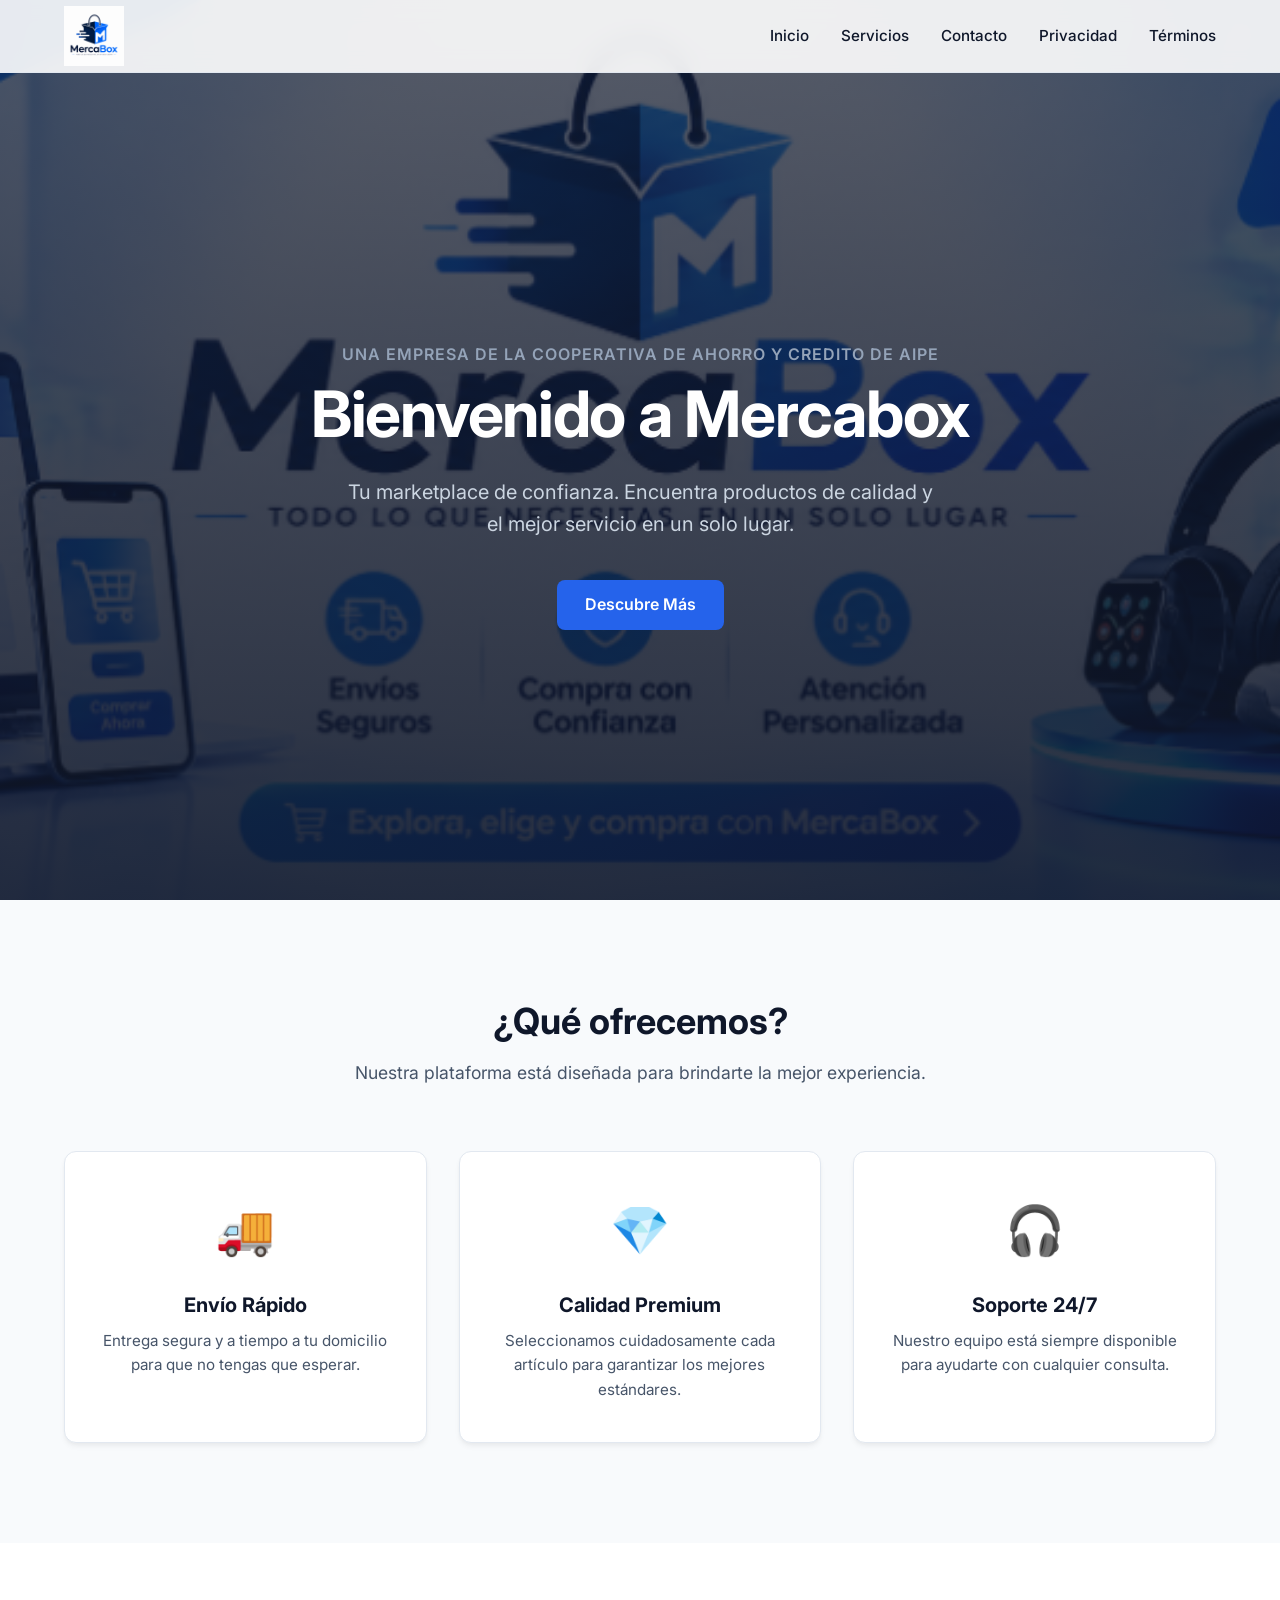
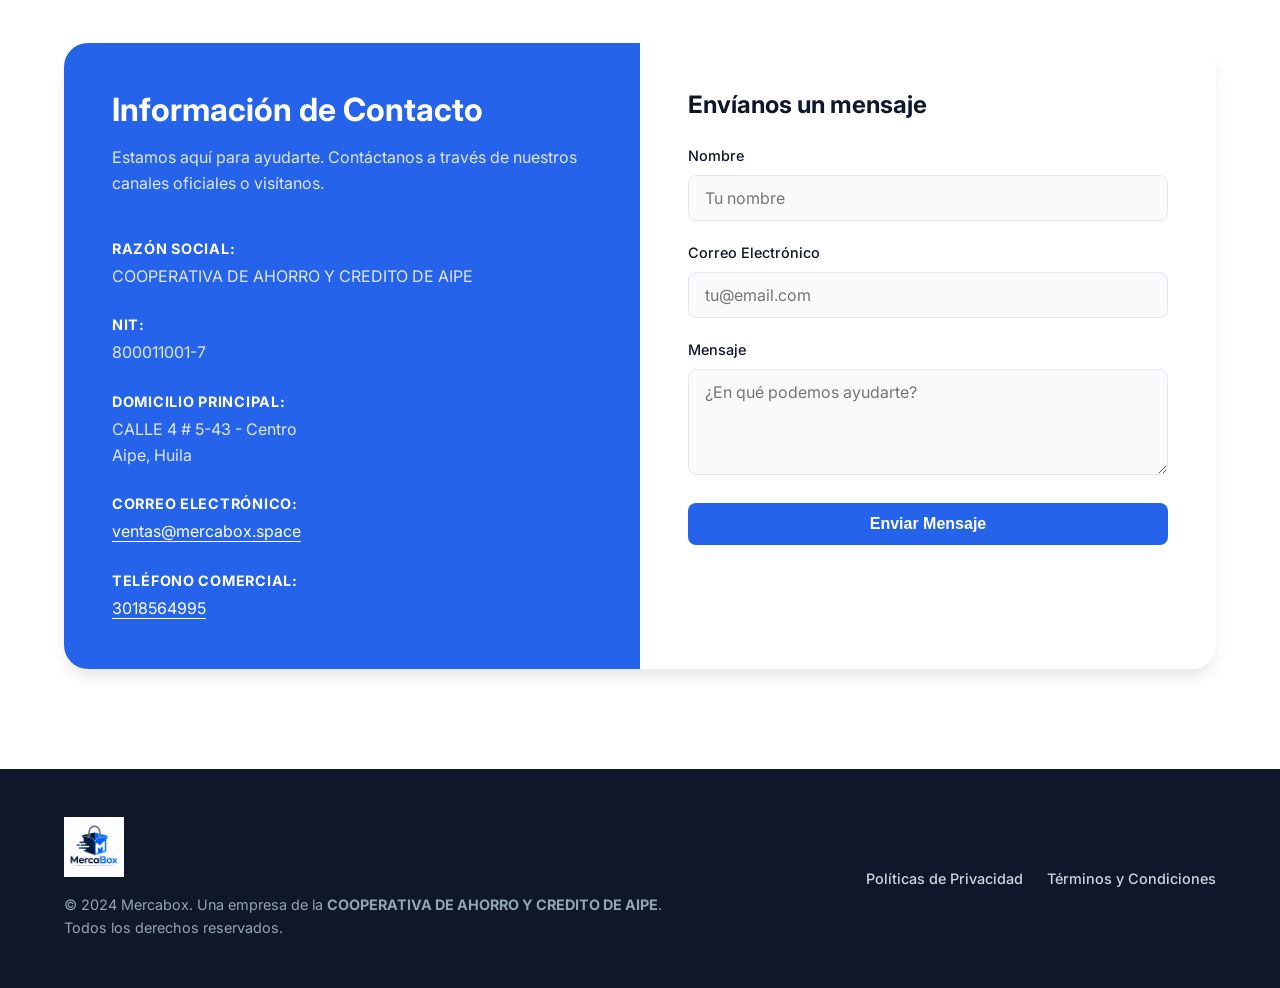
==== index.html @ a198ff25 "Add files via upload" ====
<!DOCTYPE html>
<html lang="es">
<head>
    <meta charset="UTF-8">
    <meta name="viewport" content="width=device-width, initial-scale=1.0">
    <title>Mercabox | Todo lo que necesitas</title>
    <meta name="description" content="Encuentra los mejores productos y servicios en Mercabox.">
    <link rel="preconnect" href="https://fonts.googleapis.com">
    <link rel="preconnect" href="https://fonts.gstatic.com" crossorigin>
    <link href="https://fonts.googleapis.com/css2?family=Inter:wght@300;400;600;700&display=swap" rel="stylesheet">
    <link rel="stylesheet" href="style.css">
</head>
<body>
    <!-- Navbar -->
    <header class="navbar">
        <div class="container nav-container">
            <div class="logo">
                <img src="FOTO PERFIL.png" alt="Mercabox Logo">
                
            </div>
            <nav class="nav-links">
                <a href="#inicio">Inicio</a>
                <a href="#servicios">Servicios</a>
                <a href="#contacto">Contacto</a>
                <a href="politicas-privacidad.html">Privacidad</a>
                <a href="terminos-condiciones.html">Términos</a>
            </nav>
            <button class="mobile-menu-btn" id="mobile-menu-btn" aria-label="Abrir menú">
                <svg width="24" height="24" viewBox="0 0 24 24" fill="none" stroke="currentColor" stroke-width="2" stroke-linecap="round" stroke-linejoin="round"><line x1="3" y1="12" x2="21" y2="12"></line><line x1="3" y1="6" x2="21" y2="6"></line><line x1="3" y1="18" x2="21" y2="18"></line></svg>
            </button>
        </div>
        <!-- Menú móvil -->
        <div class="mobile-nav" id="mobile-nav">
            <a href="#inicio" class="mobile-link">Inicio</a>
            <a href="#servicios" class="mobile-link">Servicios</a>
            <a href="#contacto" class="mobile-link">Contacto</a>
            <a href="politicas-privacidad.html" class="mobile-link">Privacidad</a>
            <a href="terminos-condiciones.html" class="mobile-link">Términos</a>
        </div>
    </header>

    <!-- Hero Section -->
    <section id="inicio" class="hero">
        <div class="hero-bg" style="background-image: url('PORTADA.png');"></div>
        <div class="hero-overlay"></div>
        <div class="container hero-content">
            <p style="font-size: 1rem; color: #94a3b8; margin-bottom: 8px; font-weight: 600; text-transform: uppercase; letter-spacing: 1px;">Una empresa de la COOPERATIVA DE AHORRO Y CREDITO DE AIPE</p>
            <h1>Bienvenido a Mercabox</h1>
            <p>Tu marketplace de confianza. Encuentra productos de calidad y el mejor servicio en un solo lugar.</p>
            <a href="#servicios" class="btn btn-primary">Descubre Más</a>
        </div>
    </section>

    <!-- Servicios (Inventado) -->
    <section id="servicios" class="services">
        <div class="container">
            <div class="section-title">
                <h2>¿Qué ofrecemos?</h2>
                <p>Nuestra plataforma está diseñada para brindarte la mejor experiencia.</p>
            </div>
            <div class="services-grid">
                <div class="service-card">
                    <div class="service-icon">🚚</div>
                    <h3>Envío Rápido</h3>
                    <p>Entrega segura y a tiempo a tu domicilio para que no tengas que esperar.</p>
                </div>
                <div class="service-card">
                    <div class="service-icon">💎</div>
                    <h3>Calidad Premium</h3>
                    <p>Seleccionamos cuidadosamente cada artículo para garantizar los mejores estándares.</p>
                </div>
                <div class="service-card">
                    <div class="service-icon">🎧</div>
                    <h3>Soporte 24/7</h3>
                    <p>Nuestro equipo está siempre disponible para ayudarte con cualquier consulta.</p>
                </div>
            </div>
        </div>
    </section>

    <!-- Contacto -->
    <section id="contacto" class="contact">
        <div class="container">
            <div class="contact-card">
                <div class="contact-info">
                    <h2>Información de Contacto</h2>
                    <p>Estamos aquí para ayudarte. Contáctanos a través de nuestros canales oficiales o visítanos.</p>
                    
                    <ul class="contact-list">
                        <li>
                            <strong>Razón Social:</strong> COOPERATIVA DE AHORRO Y CREDITO DE AIPE
                        </li>
                        <li>
                            <strong>NIT:</strong> 800011001-7
                        </li>
                        <li>
                            <strong>Domicilio Principal:</strong> CALLE 4 # 5-43 - Centro<br>Aipe, Huila
                        </li>
                        <li>
                            <strong>Correo Electrónico:</strong> <a href="mailto:ventas@mercabox.space">ventas@mercabox.space</a>
                        </li>
                        <li>
                            <strong>Teléfono Comercial:</strong> <a href="tel:3018564995">3018564995</a>
                        </li>
                    </ul>
                </div>
                <div class="contact-form-container">
                    <h3>Envíanos un mensaje</h3>
                    <form class="contact-form" id="contact-form">
                        <div class="form-group">
                            <label for="name">Nombre</label>
                            <input type="text" id="name" placeholder="Tu nombre" required>
                        </div>
                        <div class="form-group">
                            <label for="email">Correo Electrónico</label>
                            <input type="email" id="email" placeholder="tu@email.com" required>
                        </div>
                        <div class="form-group">
                            <label for="message">Mensaje</label>
                            <textarea id="message" rows="4" placeholder="¿En qué podemos ayudarte?" required></textarea>
                        </div>
                        <button type="submit" class="btn btn-primary btn-block">Enviar Mensaje</button>
                    </form>
                </div>
            </div>
        </div>
    </section>

    <!-- Footer -->
    <footer class="footer">
        <div class="container footer-content">
            <div class="footer-brand">
                <img src="FOTO PERFIL.png" alt="Mercabox Logo" class="footer-logo">
                <p>&copy; 2024 Mercabox. Una empresa de la <strong>COOPERATIVA DE AHORRO Y CREDITO DE AIPE</strong>.<br>Todos los derechos reservados.</p>
            </div>
            <div class="footer-links">
                <a href="politicas-privacidad.html">Políticas de Privacidad</a>
                <a href="terminos-condiciones.html">Términos y Condiciones</a>
            </div>
        </div>
    </footer>

    <script src="script.js"></script>
</body>
</html>
---- style.css ----
/* Base Styles */
:root {
    --primary: #2563eb;
    --primary-hover: #1d4ed8;
    --bg-color: #f8fafc;
    --text-main: #0f172a;
    --text-muted: #475569;
    --card-bg: #ffffff;
    --border-color: #e2e8f0;
    --border-radius: 12px;
    --transition: all 0.3s cubic-bezier(0.4, 0, 0.2, 1);
}

* {
    margin: 0;
    padding: 0;
    box-sizing: border-box;
}

body {
    font-family: 'Inter', -apple-system, BlinkMacSystemFont, sans-serif;
    color: var(--text-main);
    background-color: var(--bg-color);
    line-height: 1.6;
    overflow-x: hidden;
}

h1, h2, h3, h4 {
    font-weight: 700;
    line-height: 1.2;
}

a {
    text-decoration: none;
    color: var(--primary);
    transition: var(--transition);
}

a:hover {
    color: var(--primary-hover);
}

ul {
    list-style: none;
}

.container {
    max-width: 1200px;
    margin: 0 auto;
    padding: 0 24px;
}

/* Buttons */
.btn {
    display: inline-flex;
    align-items: center;
    justify-content: center;
    padding: 12px 28px;
    border-radius: 8px;
    font-weight: 600;
    font-size: 1rem;
    cursor: pointer;
    transition: var(--transition);
    border: none;
    text-align: center;
}

.btn-primary {
    background-color: var(--primary);
    color: white;
}

.btn-primary:hover {
    background-color: var(--primary-hover);
    transform: translateY(-2px);
    box-shadow: 0 4px 12px rgba(37, 99, 235, 0.2);
    color: white;
}

.btn-block {
    width: 100%;
}

/* Navbar */
.navbar {
    position: fixed;
    top: 0;
    left: 0;
    right: 0;
    background-color: rgba(255, 255, 255, 0.9);
    backdrop-filter: blur(10px);
    border-bottom: 1px solid var(--border-color);
    z-index: 1000;
    transition: var(--transition);
}

.nav-container {
    display: flex;
    justify-content: space-between;
    align-items: center;
    height: 72px;
}

.logo {
    display: flex;
    align-items: center;
    gap: 12px;
    font-weight: 700;
    font-size: 1.25rem;
    color: var(--text-main);
}

.logo img {
    height: 60px;
    width: auto;
    object-fit: contain;
}

.nav-links {
    display: none;
    gap: 32px;
}

.nav-links a {
    color: var(--text-main);
    font-weight: 500;
    font-size: 0.95rem;
}

.nav-links a:hover {
    color: var(--primary);
}

.mobile-menu-btn {
    display: block;
    background: none;
    border: none;
    color: var(--text-main);
    cursor: pointer;
    padding: 8px;
}

.mobile-nav {
    display: none;
    background-color: white;
    border-bottom: 1px solid var(--border-color);
    padding: 16px 24px;
}

.mobile-nav.active {
    display: flex;
    flex-direction: column;
    gap: 16px;
}

.mobile-link {
    color: var(--text-main);
    font-weight: 500;
    font-size: 1.1rem;
    padding: 8px 0;
}

@media (min-width: 768px) {
    .nav-links {
        display: flex;
    }
    .mobile-menu-btn {
        display: none;
    }
    .mobile-nav {
        display: none !important;
    }
}

/* Hero Section */
.hero {
    position: relative;
    height: 100vh;
    min-height: 600px;
    display: flex;
    align-items: center;
    justify-content: center;
    text-align: center;
    padding-top: 72px; /* navbar height */
}

.hero-bg {
    position: absolute;
    top: 0;
    left: 0;
    width: 100%;
    height: 100%;
    background-size: cover;
    background-position: center;
    z-index: -2;
}

.hero-overlay {
    position: absolute;
    top: 0;
    left: 0;
    width: 100%;
    height: 100%;
    background: linear-gradient(to bottom, rgba(15, 23, 42, 0.7), rgba(15, 23, 42, 0.9));
    z-index: -1;
}

.hero-content {
    color: white;
    max-width: 800px;
    padding: 0 24px;
    animation: fadeInUp 0.8s ease-out;
}

.hero-content h1 {
    font-size: clamp(2.5rem, 5vw, 4.5rem);
    margin-bottom: 24px;
    letter-spacing: -0.02em;
}

.hero-content p {
    font-size: clamp(1.1rem, 2vw, 1.25rem);
    color: #cbd5e1;
    margin-bottom: 40px;
    max-width: 600px;
    margin-left: auto;
    margin-right: auto;
}

@keyframes fadeInUp {
    from {
        opacity: 0;
        transform: translateY(20px);
    }
    to {
        opacity: 1;
        transform: translateY(0);
    }
}

/* Services */
.services {
    padding: 100px 0;
    background-color: var(--bg-color);
}

.section-title {
    text-align: center;
    margin-bottom: 64px;
}

.section-title h2 {
    font-size: 2.25rem;
    margin-bottom: 16px;
}

.section-title p {
    color: var(--text-muted);
    font-size: 1.1rem;
    max-width: 600px;
    margin: 0 auto;
}

.services-grid {
    display: grid;
    grid-template-columns: repeat(auto-fit, minmax(280px, 1fr));
    gap: 32px;
}

.service-card {
    background: var(--card-bg);
    padding: 40px 32px;
    border-radius: var(--border-radius);
    box-shadow: 0 4px 6px -1px rgba(0, 0, 0, 0.05), 0 2px 4px -1px rgba(0, 0, 0, 0.03);
    transition: var(--transition);
    border: 1px solid var(--border-color);
    text-align: center;
}

.service-card:hover {
    transform: translateY(-8px);
    box-shadow: 0 20px 25px -5px rgba(0, 0, 0, 0.1), 0 10px 10px -5px rgba(0, 0, 0, 0.04);
}

.service-icon {
    font-size: 3rem;
    margin-bottom: 24px;
}

.service-card h3 {
    font-size: 1.25rem;
    margin-bottom: 12px;
}

.service-card p {
    color: var(--text-muted);
    font-size: 0.95rem;
}

/* Contact */
.contact {
    padding: 100px 0;
    background-color: white;
}

.contact-card {
    background: var(--bg-color);
    border-radius: 24px;
    overflow: hidden;
    display: grid;
    grid-template-columns: 1fr;
    box-shadow: 0 10px 15px -3px rgba(0, 0, 0, 0.1);
}

@media (min-width: 992px) {
    .contact-card {
        grid-template-columns: 1fr 1fr;
    }
}

.contact-info {
    padding: 48px;
    background-color: var(--primary);
    color: white;
}

.contact-info h2 {
    font-size: 2rem;
    margin-bottom: 16px;
}

.contact-info > p {
    color: #e0e7ff;
    margin-bottom: 40px;
}

.contact-list {
    display: flex;
    flex-direction: column;
    gap: 24px;
}

.contact-list li {
    display: flex;
    flex-direction: column;
    gap: 4px;
    font-size: 1rem;
    color: #e0e7ff;
}

.contact-list li strong {
    color: white;
    font-size: 0.9rem;
    text-transform: uppercase;
    letter-spacing: 0.05em;
}

.contact-list a {
    color: white;
    text-decoration: underline;
    text-underline-offset: 4px;
}

.contact-list a:hover {
    color: #e0e7ff;
}

.contact-form-container {
    padding: 48px;
    background: white;
}

.contact-form-container h3 {
    font-size: 1.5rem;
    margin-bottom: 24px;
}

.form-group {
    margin-bottom: 20px;
}

.form-group label {
    display: block;
    margin-bottom: 8px;
    font-weight: 500;
    font-size: 0.9rem;
    color: var(--text-main);
}

.form-group input,
.form-group textarea {
    width: 100%;
    padding: 12px 16px;
    border: 1px solid var(--border-color);
    border-radius: 8px;
    font-family: inherit;
    font-size: 1rem;
    transition: var(--transition);
    background-color: var(--bg-color);
}

.form-group input:focus,
.form-group textarea:focus {
    outline: none;
    border-color: var(--primary);
    background-color: white;
    box-shadow: 0 0 0 3px rgba(37, 99, 235, 0.1);
}

/* Footer */
.footer {
    background-color: var(--text-main);
    color: white;
    padding: 48px 0;
}

.footer-content {
    display: flex;
    flex-direction: column;
    align-items: center;
    gap: 24px;
    text-align: center;
}

@media (min-width: 768px) {
    .footer-content {
        flex-direction: row;
        justify-content: space-between;
        text-align: left;
    }
}

.footer-brand {
    display: flex;
    flex-direction: column;
    align-items: center;
    gap: 16px;
}

@media (min-width: 768px) {
    .footer-brand {
        align-items: flex-start;
    }
}

.footer-logo {
    height: 60px;
    width: auto;
    object-fit: contain;
}

.footer-brand p {
    color: #94a3b8;
    font-size: 0.9rem;
}

.footer-links {
    display: flex;
    gap: 24px;
    flex-wrap: wrap;
    justify-content: center;
}

.footer-links a {
    color: #cbd5e1;
    font-size: 0.9rem;
    font-weight: 500;
}

.footer-links a:hover {
    color: white;
}

/* Modals */
.modal-overlay {
    position: fixed;
    top: 0;
    left: 0;
    right: 0;
    bottom: 0;
    background-color: rgba(15, 23, 42, 0.5);
    backdrop-filter: blur(4px);
    z-index: 2000;
    opacity: 0;
    visibility: hidden;
    transition: var(--transition);
}

.modal-overlay.active {
    opacity: 1;
    visibility: visible;
}

.modal {
    position: fixed;
    top: 50%;
    left: 50%;
    transform: translate(-50%, -48%) scale(0.96);
    background: white;
    width: 90%;
    max-width: 600px;
    max-height: 85vh;
    border-radius: var(--border-radius);
    z-index: 2001;
    opacity: 0;
    visibility: hidden;
    transition: var(--transition);
    display: flex;
    flex-direction: column;
    box-shadow: 0 25px 50px -12px rgba(0, 0, 0, 0.25);
}

.modal.active {
    transform: translate(-50%, -50%) scale(1);
    opacity: 1;
    visibility: visible;
}

.modal-header {
    padding: 24px;
    border-bottom: 1px solid var(--border-color);
    display: flex;
    justify-content: space-between;
    align-items: center;
}

.modal-header h2 {
    font-size: 1.5rem;
}

.close-modal {
    background: none;
    border: none;
    font-size: 1.5rem;
    color: var(--text-muted);
    cursor: pointer;
    padding: 4px;
    line-height: 1;
    transition: var(--transition);
}

.close-modal:hover {
    color: var(--text-main);
}

.modal-body {
    padding: 24px;
    overflow-y: auto;
}

.modal-body h3 {
    font-size: 1.1rem;
    margin: 20px 0 10px;
    color: var(--text-main);
}

.modal-body h3:first-child {
    margin-top: 0;
}

.modal-body p {
    color: var(--text-muted);
    margin-bottom: 16px;
}

/* Legal Pages */
.legal-content {
    padding: 120px 0 60px; /* espaciado superior extra por navbar fijo */
    min-height: calc(100vh - 200px); /* ocupa el alto excepto footer */
    background-color: var(--bg-color);
}

.legal-content h1 {
    font-size: 2.5rem;
    margin-bottom: 40px;
    text-align: center;
}

.legal-text {
    background: var(--card-bg);
    padding: 48px;
    border-radius: var(--border-radius);
    box-shadow: 0 4px 6px -1px rgba(0, 0, 0, 0.05);
    border: 1px solid var(--border-color);
    max-width: 800px;
    margin: 0 auto;
}

.legal-text h3 {
    font-size: 1.25rem;
    margin: 32px 0 16px;
    color: var(--text-main);
}

.legal-text h3:first-child {
    margin-top: 0;
}

.legal-text p {
    color: var(--text-muted);
    margin-bottom: 24px;
    line-height: 1.7;
}

.legal-text p:last-child {
    margin-bottom: 0;
}
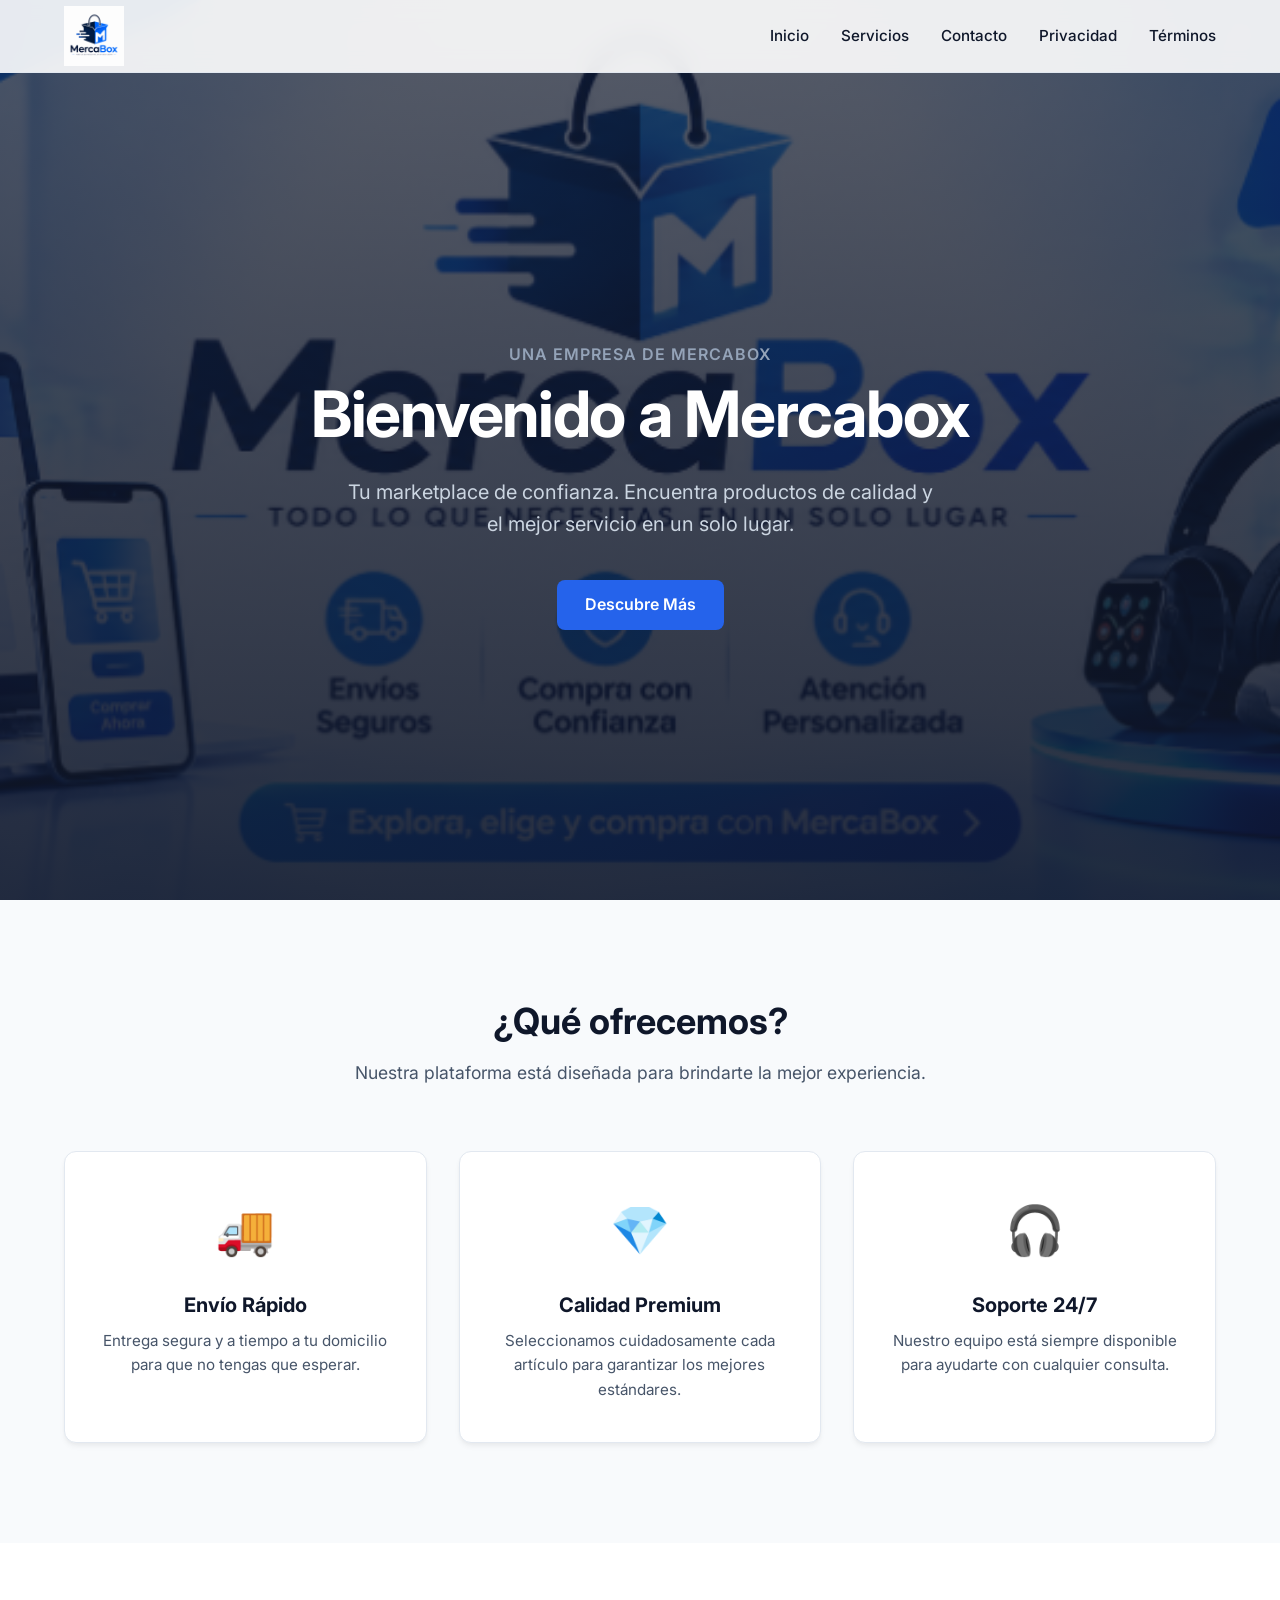
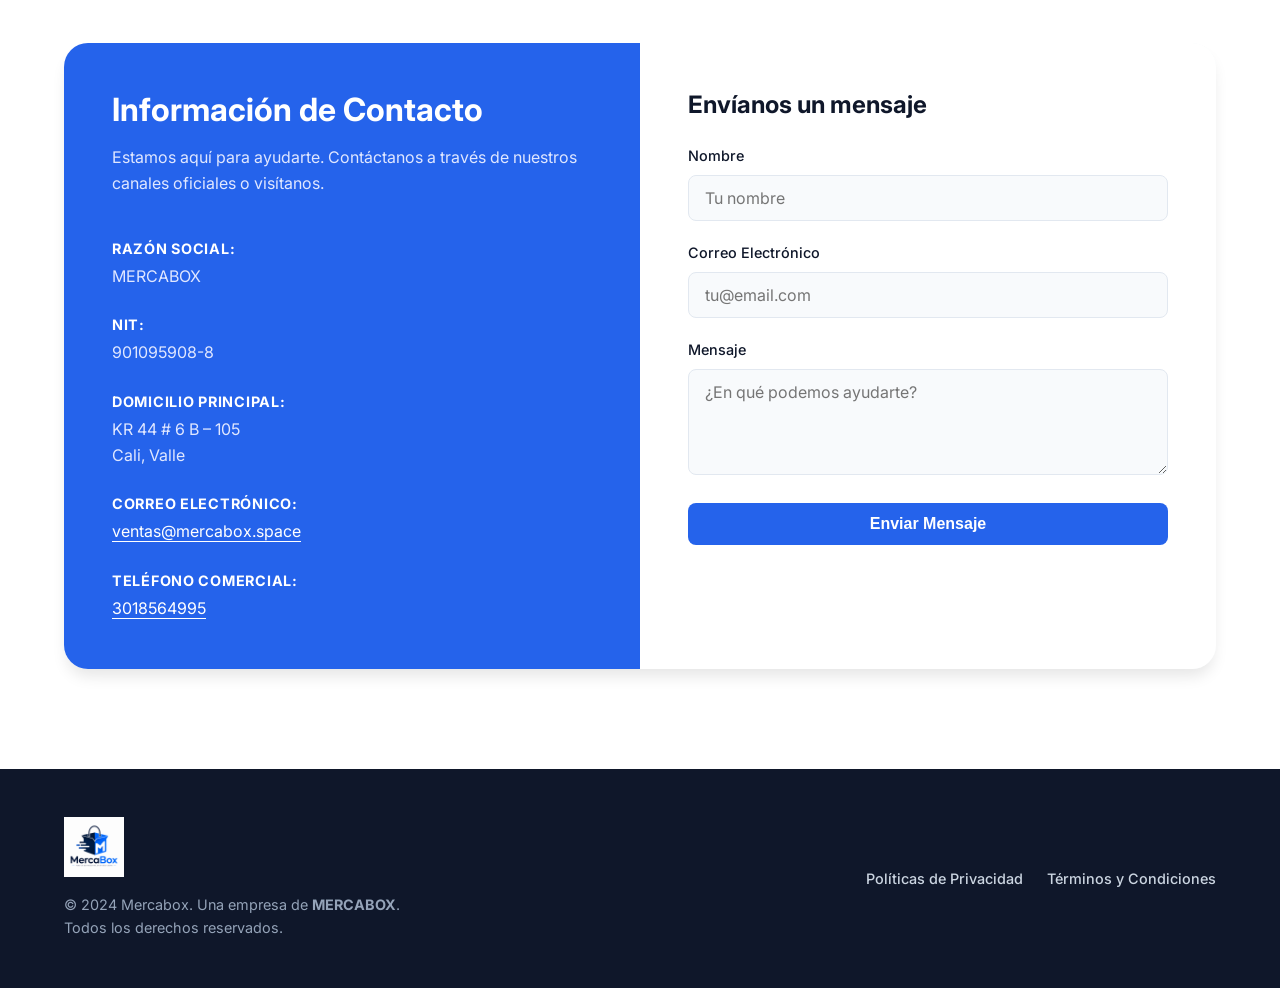
==== commit e5a73ffd: "Update index.html" ====
--- a/index.html
+++ b/index.html
@@ -44,7 +44,7 @@
         <div class="hero-bg" style="background-image: url('PORTADA.png');"></div>
         <div class="hero-overlay"></div>
         <div class="container hero-content">
-            <p style="font-size: 1rem; color: #94a3b8; margin-bottom: 8px; font-weight: 600; text-transform: uppercase; letter-spacing: 1px;">Una empresa de la COOPERATIVA DE AHORRO Y CREDITO DE AIPE</p>
+            <p style="font-size: 1rem; color: #94a3b8; margin-bottom: 8px; font-weight: 600; text-transform: uppercase; letter-spacing: 1px;">Una empresa de MERCABOX</p>
             <h1>Bienvenido a Mercabox</h1>
             <p>Tu marketplace de confianza. Encuentra productos de calidad y el mejor servicio en un solo lugar.</p>
             <a href="#servicios" class="btn btn-primary">Descubre Más</a>
@@ -88,13 +88,13 @@
                     
                     <ul class="contact-list">
                         <li>
-                            <strong>Razón Social:</strong> COOPERATIVA DE AHORRO Y CREDITO DE AIPE
+                            <strong>Razón Social:</strong> MERCABOX
                         </li>
                         <li>
-                            <strong>NIT:</strong> 800011001-7
+                            <strong>NIT:</strong> 901095908-8
                         </li>
                         <li>
-                            <strong>Domicilio Principal:</strong> CALLE 4 # 5-43 - Centro<br>Aipe, Huila
+                            <strong>Domicilio Principal:</strong> KR 44 # 6 B – 105<br>Cali, Valle
                         </li>
                         <li>
                             <strong>Correo Electrónico:</strong> <a href="mailto:ventas@mercabox.space">ventas@mercabox.space</a>
@@ -131,7 +131,7 @@
         <div class="container footer-content">
             <div class="footer-brand">
                 <img src="FOTO PERFIL.png" alt="Mercabox Logo" class="footer-logo">
-                <p>&copy; 2024 Mercabox. Una empresa de la <strong>COOPERATIVA DE AHORRO Y CREDITO DE AIPE</strong>.<br>Todos los derechos reservados.</p>
+                <p>&copy; 2024 Mercabox. Una empresa de  <strong>MERCABOX</strong>.<br>Todos los derechos reservados.</p>
             </div>
             <div class="footer-links">
                 <a href="politicas-privacidad.html">Políticas de Privacidad</a>
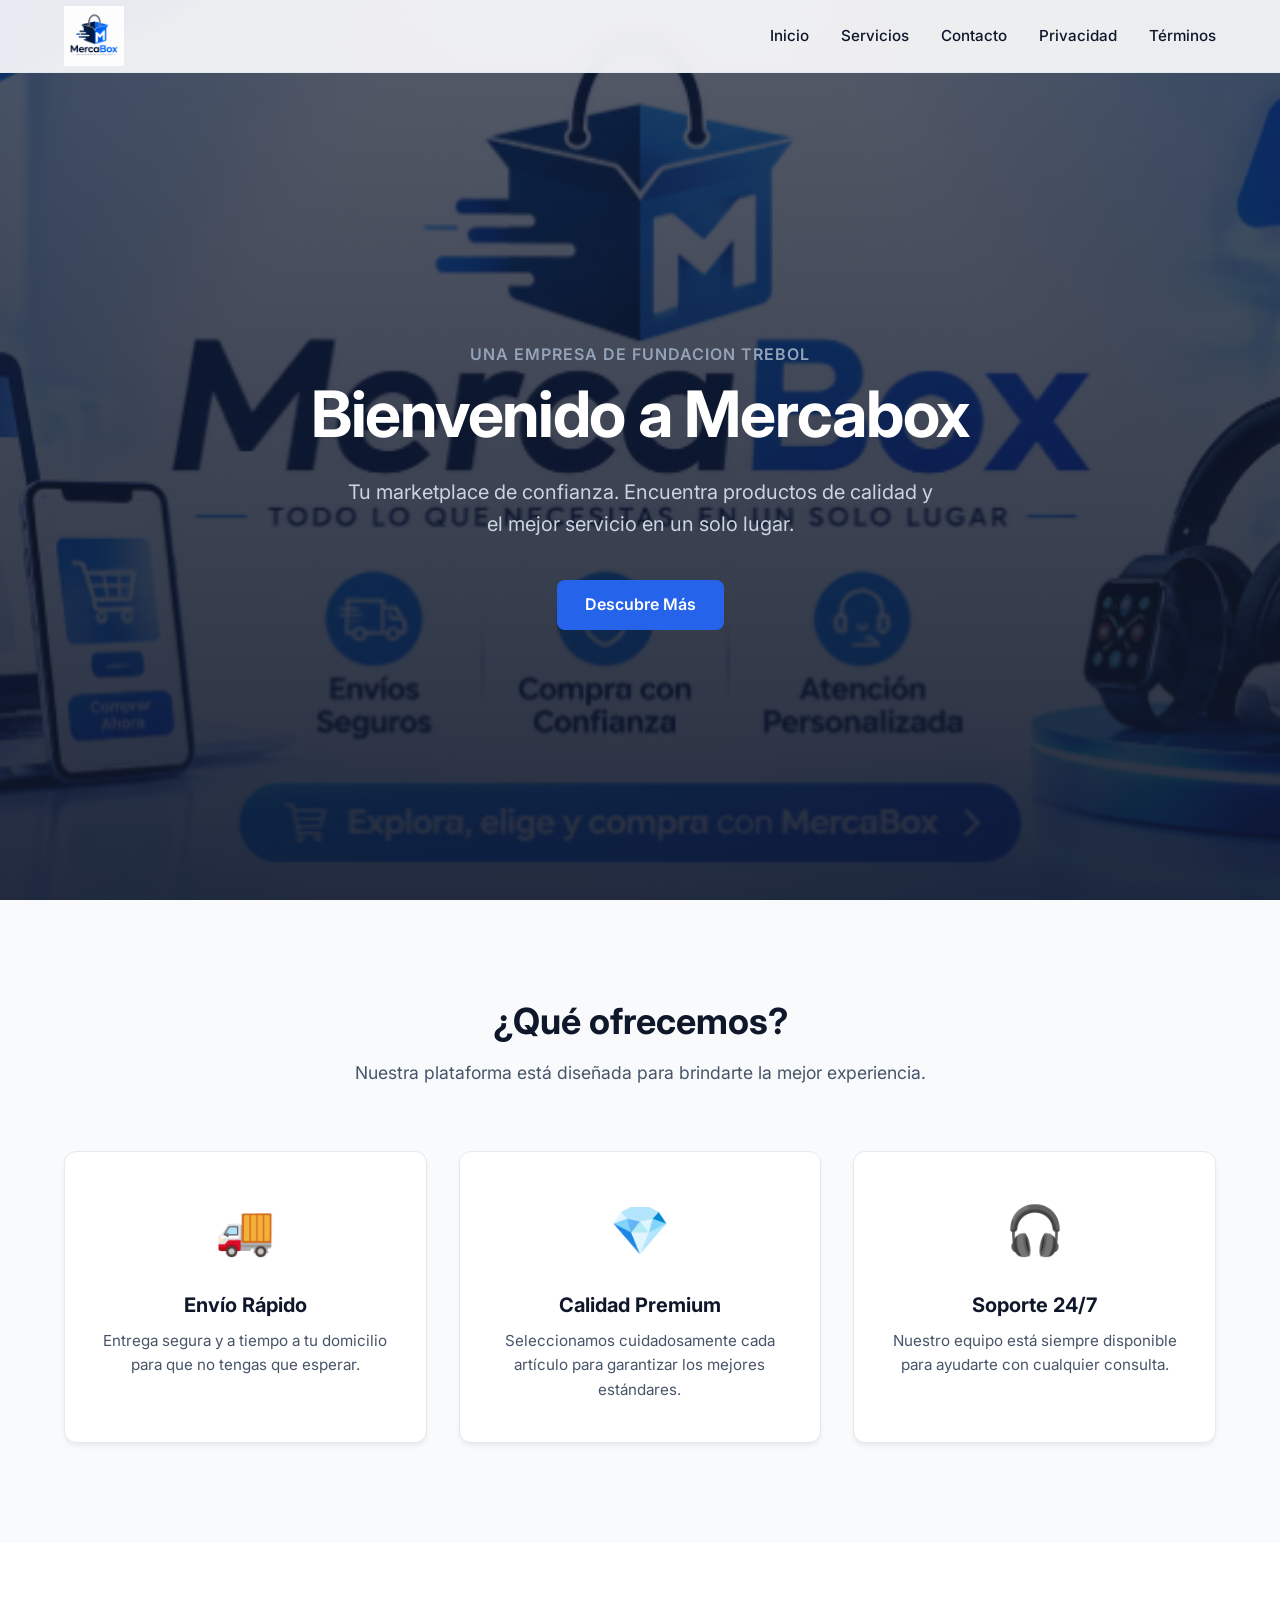
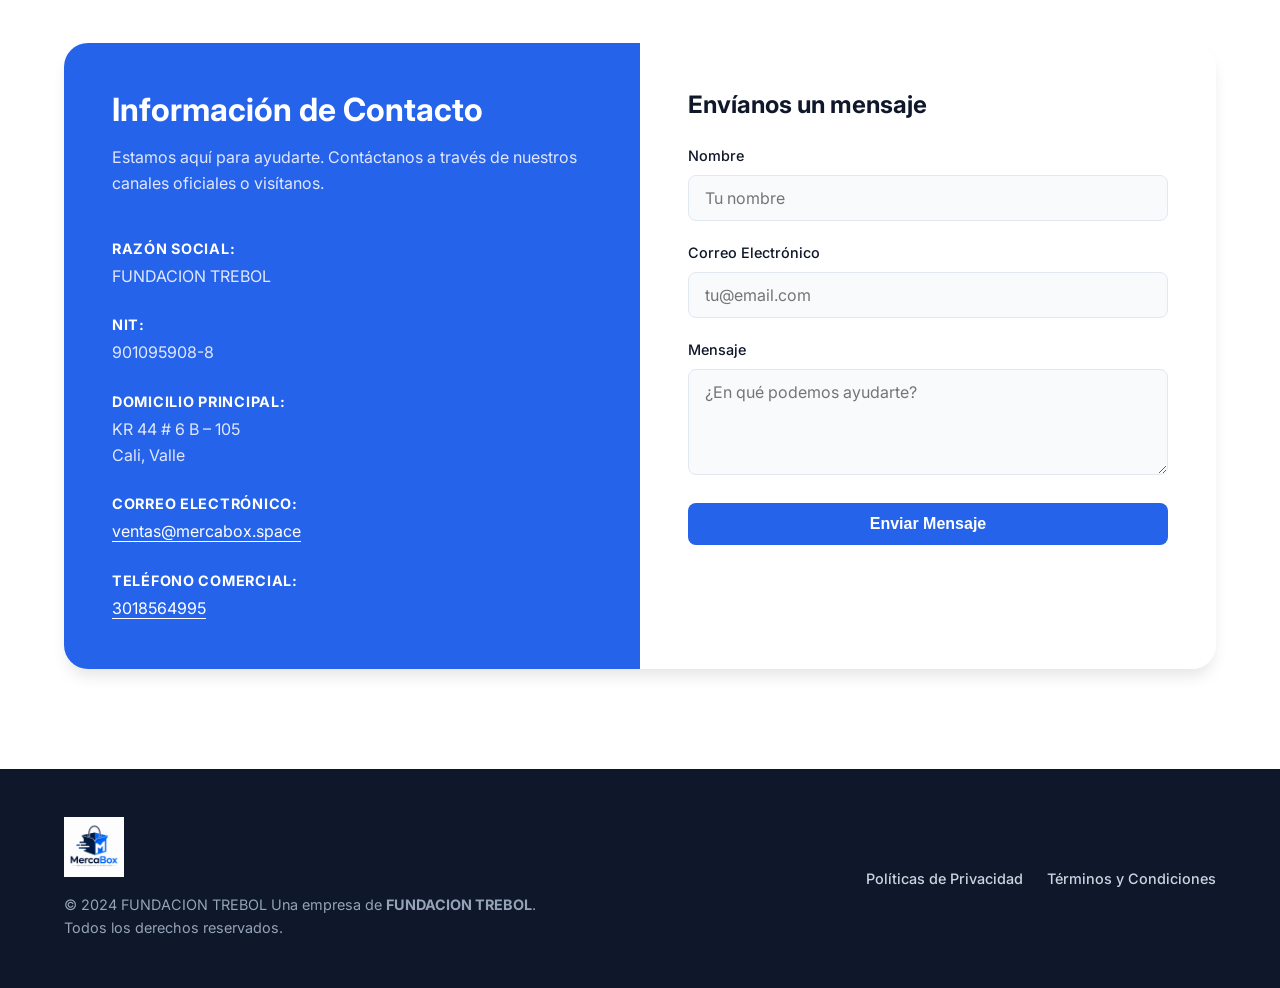
==== commit 450b1bb3: "Update index.html" ====
--- a/index.html
+++ b/index.html
@@ -9,6 +9,7 @@
     <link rel="preconnect" href="https://fonts.gstatic.com" crossorigin>
     <link href="https://fonts.googleapis.com/css2?family=Inter:wght@300;400;600;700&display=swap" rel="stylesheet">
     <link rel="stylesheet" href="style.css">
+    <meta name="facebook-domain-verification" content="5l7rvfkni86cz4igmb9n6ytyi1yqhq" />
 </head>
 <body>
     <!-- Navbar -->
@@ -44,7 +45,7 @@
         <div class="hero-bg" style="background-image: url('PORTADA.png');"></div>
         <div class="hero-overlay"></div>
         <div class="container hero-content">
-            <p style="font-size: 1rem; color: #94a3b8; margin-bottom: 8px; font-weight: 600; text-transform: uppercase; letter-spacing: 1px;">Una empresa de MERCABOX</p>
+            <p style="font-size: 1rem; color: #94a3b8; margin-bottom: 8px; font-weight: 600; text-transform: uppercase; letter-spacing: 1px;">Una empresa de FUNDACION TREBOL</p>
             <h1>Bienvenido a Mercabox</h1>
             <p>Tu marketplace de confianza. Encuentra productos de calidad y el mejor servicio en un solo lugar.</p>
             <a href="#servicios" class="btn btn-primary">Descubre Más</a>
@@ -88,7 +89,7 @@
                     
                     <ul class="contact-list">
                         <li>
-                            <strong>Razón Social:</strong> MERCABOX
+                            <strong>Razón Social:</strong> FUNDACION TREBOL
                         </li>
                         <li>
                             <strong>NIT:</strong> 901095908-8
@@ -131,7 +132,7 @@
         <div class="container footer-content">
             <div class="footer-brand">
                 <img src="FOTO PERFIL.png" alt="Mercabox Logo" class="footer-logo">
-                <p>&copy; 2024 Mercabox. Una empresa de  <strong>MERCABOX</strong>.<br>Todos los derechos reservados.</p>
+                <p>&copy; 2024 FUNDACION TREBOL Una empresa de  <strong>FUNDACION TREBOL</strong>.<br>Todos los derechos reservados.</p>
             </div>
             <div class="footer-links">
                 <a href="politicas-privacidad.html">Políticas de Privacidad</a>
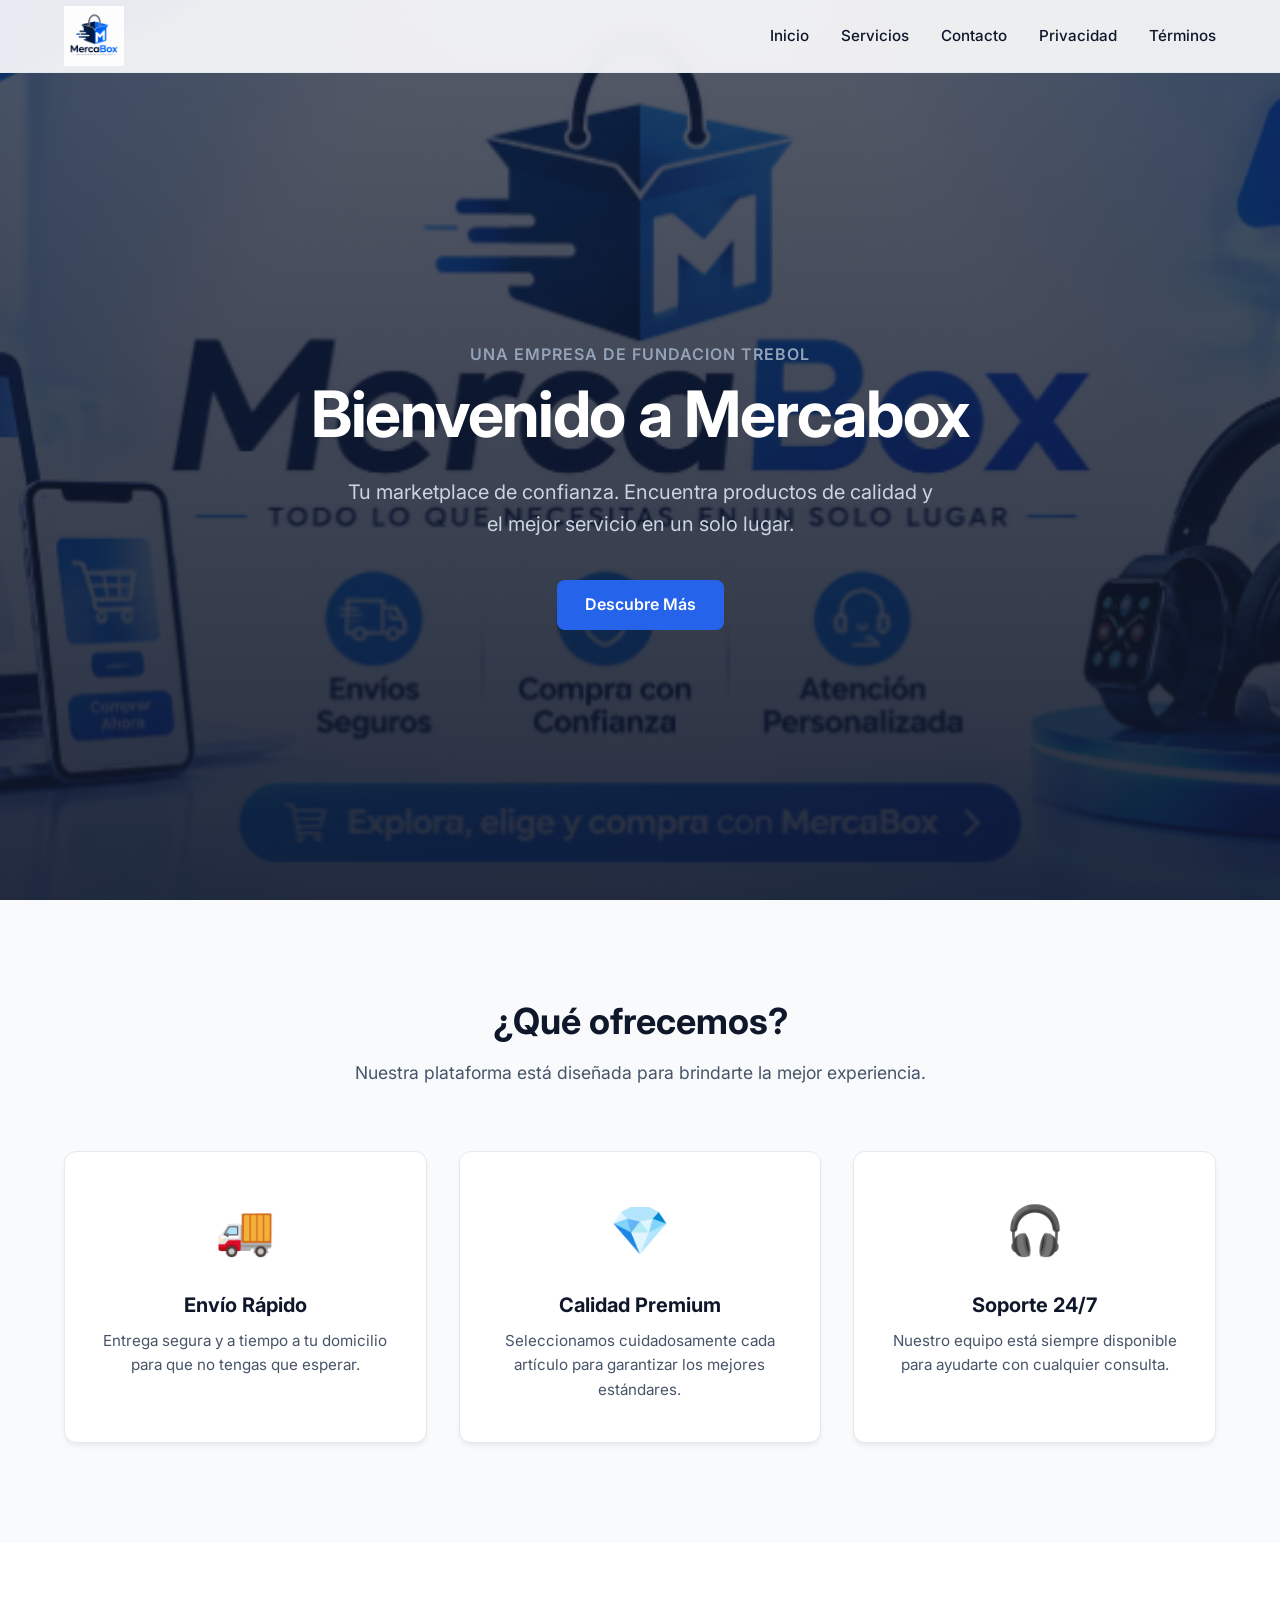
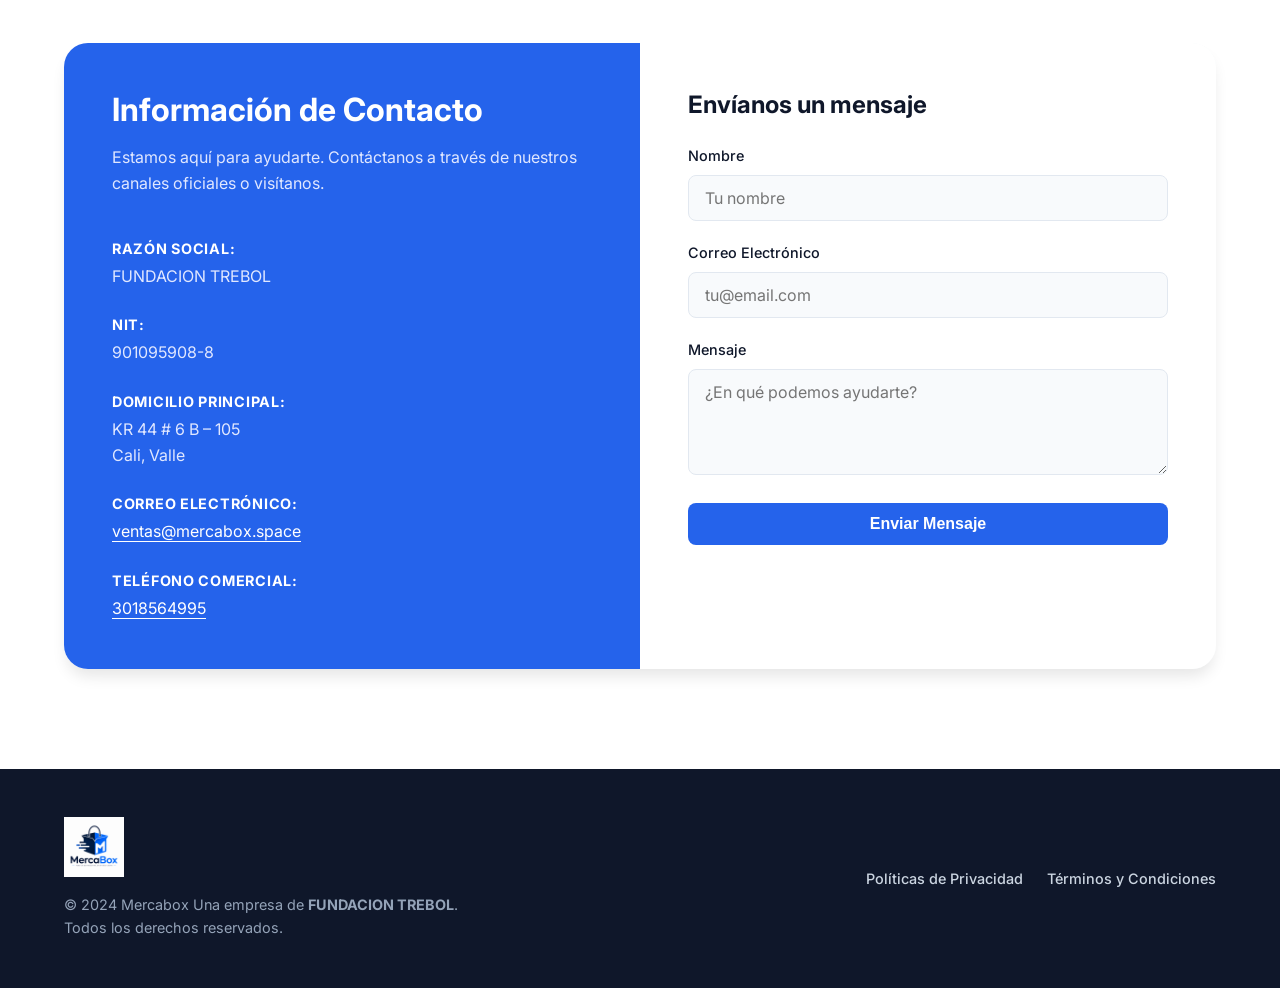
==== commit 894adb32: "Update index.html" ====
--- a/index.html
+++ b/index.html
@@ -132,7 +132,7 @@
         <div class="container footer-content">
             <div class="footer-brand">
                 <img src="FOTO PERFIL.png" alt="Mercabox Logo" class="footer-logo">
-                <p>&copy; 2024 FUNDACION TREBOL Una empresa de  <strong>FUNDACION TREBOL</strong>.<br>Todos los derechos reservados.</p>
+                <p>&copy; 2024 Mercabox Una empresa de  <strong>FUNDACION TREBOL</strong>.<br>Todos los derechos reservados.</p>
             </div>
             <div class="footer-links">
                 <a href="politicas-privacidad.html">Políticas de Privacidad</a>
